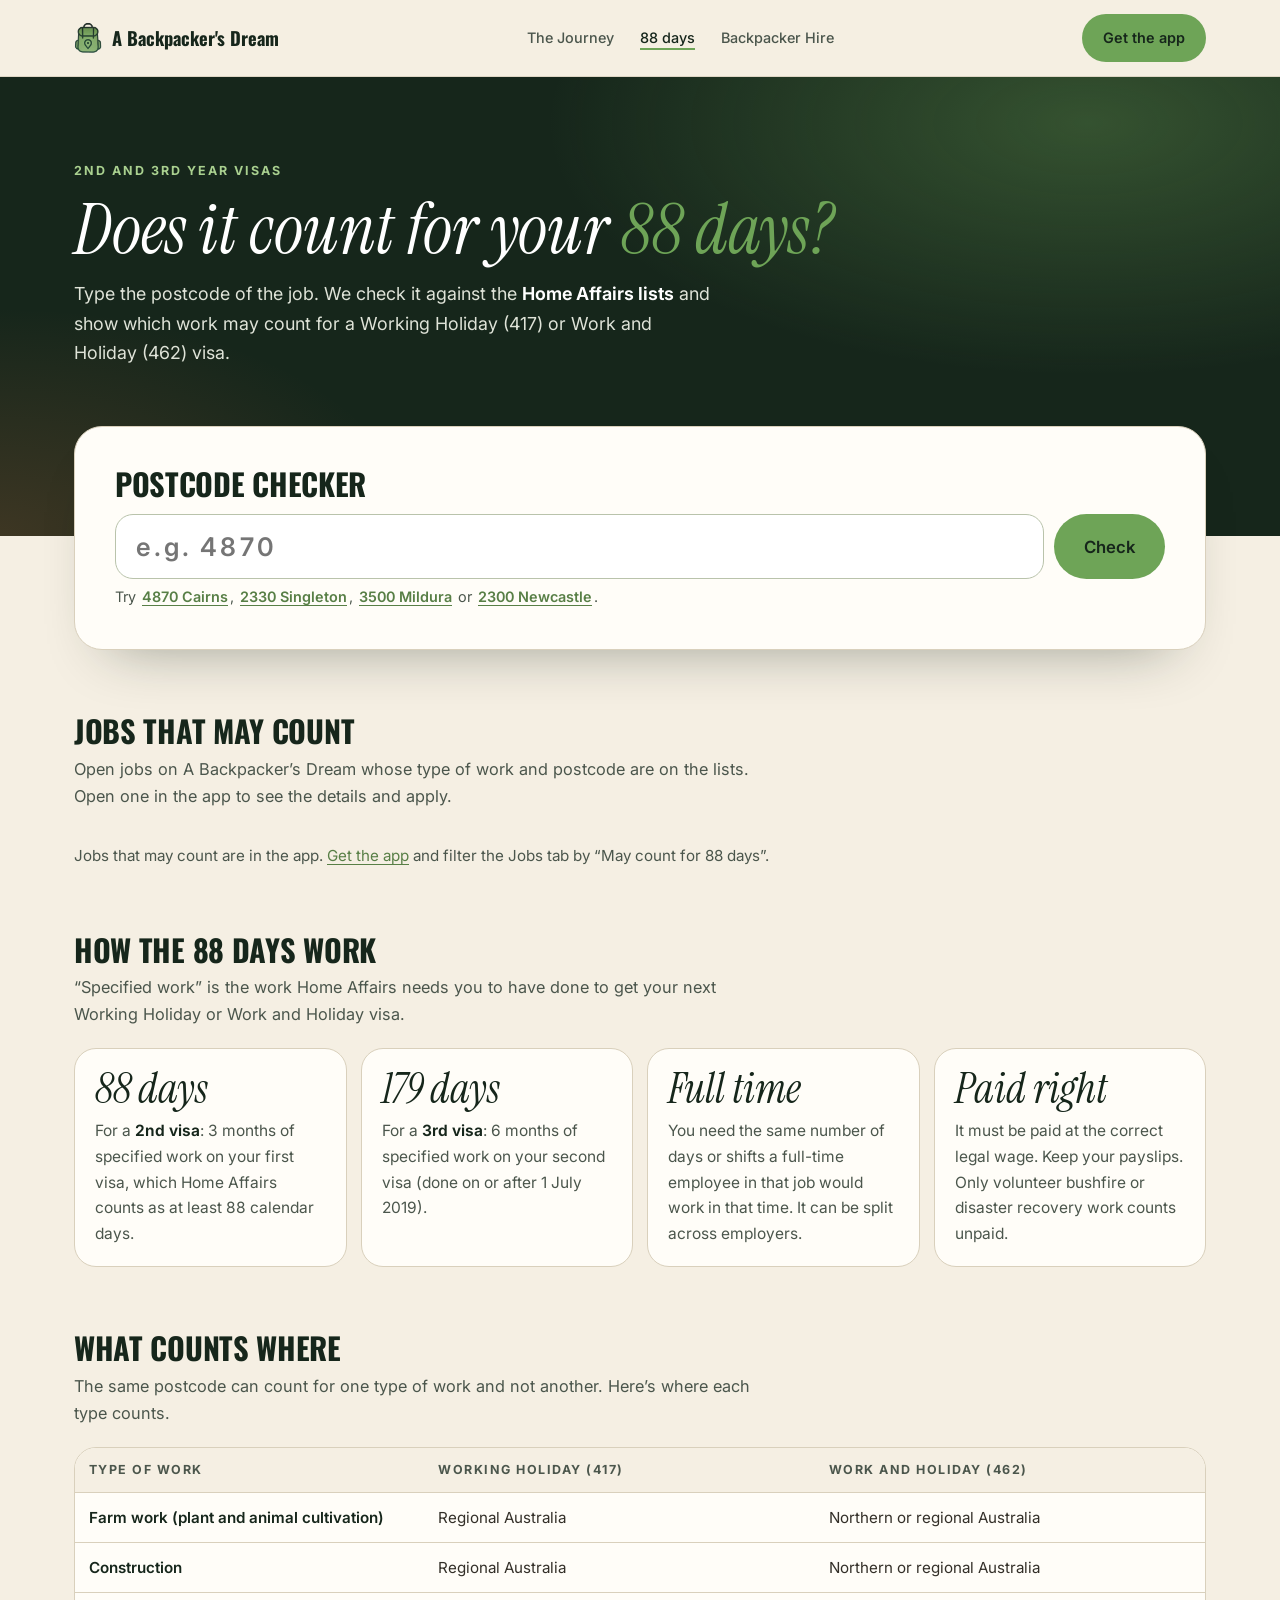
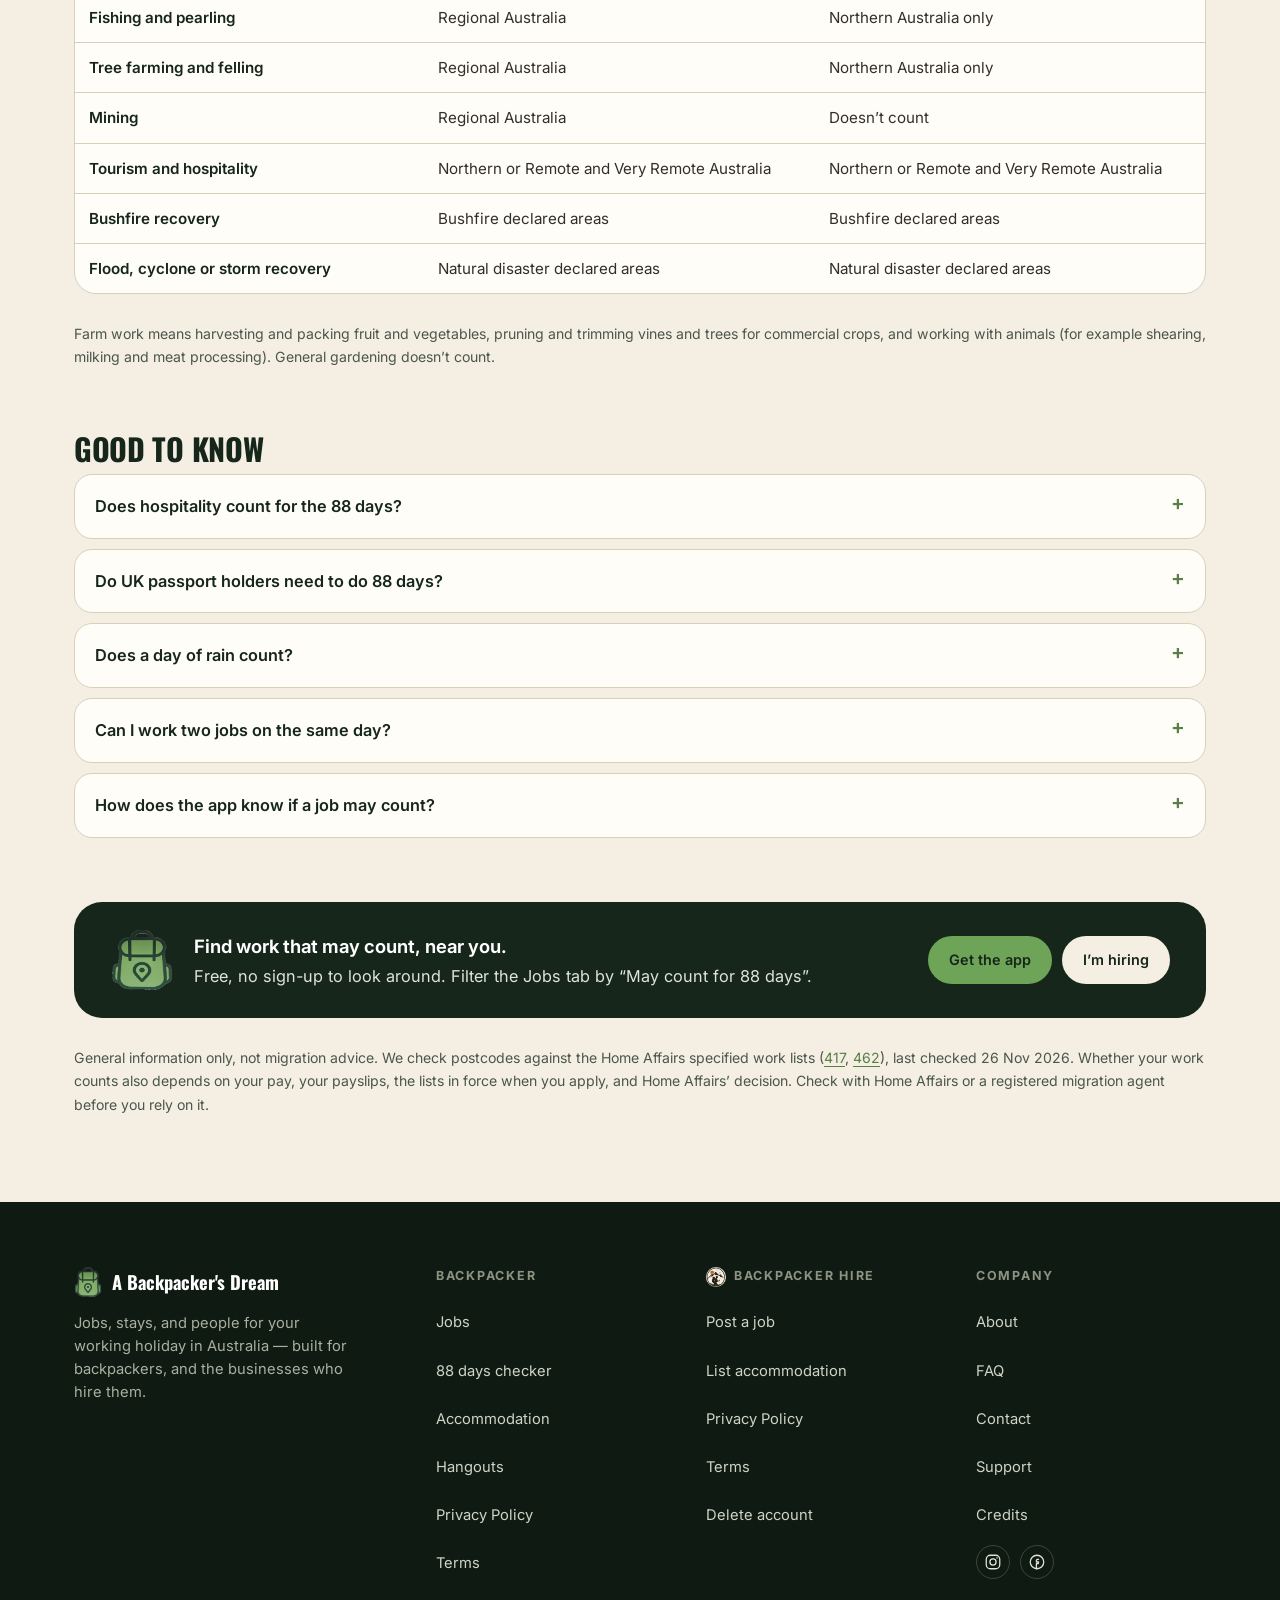
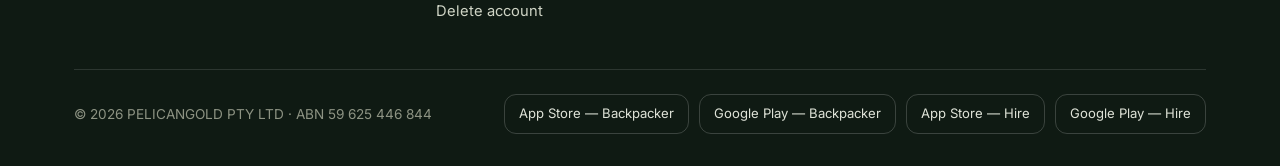
==== 88-days/index.html @ 7c21a308 "New page: 88 days postcode checker and jobs that may count /88-days/: type a postcode and see which " ====
<!doctype html>
<html lang="en-AU">
<head>
<meta charset="utf-8" />
<meta name="viewport" content="width=device-width, initial-scale=1" />
<title>88 days regional work: postcode checker and jobs | A Backpacker’s Dream</title>
<meta name="description" content="Check if a postcode counts for your 88 days or 6 months of specified work for a 2nd or 3rd year Working Holiday (417) or Work and Holiday (462) visa, and find jobs that may count." />
<link rel="canonical" href="https://abackpackersdream.com.au/88-days/" />
<meta property="og:type" content="website" />
<meta property="og:site_name" content="A Backpacker's Dream" />
<meta property="og:title" content="Does it count for your 88 days? Postcode checker and jobs" />
<meta property="og:description" content="Type a postcode and see which work may count for a 2nd or 3rd year 417 or 462 visa, from the Home Affairs lists. Then find jobs that may count." />
<meta property="og:url" content="https://abackpackersdream.com.au/88-days/" />
<meta property="og:image" content="https://abackpackersdream.com.au/og.jpg" />
<meta property="og:image:width" content="1200" />
<meta property="og:image:height" content="630" />
<meta name="twitter:card" content="summary_large_image" />
<meta name="twitter:title" content="Does it count for your 88 days? Postcode checker and jobs" />
<meta name="twitter:description" content="Type a postcode and see which work may count for a 2nd or 3rd year 417 or 462 visa, from the Home Affairs lists." />
<meta name="twitter:image" content="https://abackpackersdream.com.au/og.jpg" />
<link rel="icon" href="/favicon.png" />
<link rel="apple-touch-icon" href="/apple-touch-icon.png" />
<link rel="preconnect" href="https://fonts.googleapis.com" />
<link rel="preconnect" href="https://fonts.gstatic.com" crossorigin />
<link href="https://fonts.googleapis.com/css2?family=Oswald:wght@500;700&family=Inter:wght@400;500;600;700&family=Instrument+Serif:ital@0;1&display=swap" rel="stylesheet" />
<link rel="stylesheet" href="/legal.css?v=3" />
<link rel="preconnect" href="https://api.abackpackersdream.com.au" crossorigin />
<script type="application/ld+json">
{
 "@context": "https://schema.org",
 "@graph": [
  {
   "@type": "WebPage",
   "name": "88 days regional work: postcode checker and jobs",
   "url": "https://abackpackersdream.com.au/88-days/",
   "isPartOf": { "@type": "WebSite", "name": "A Backpacker's Dream", "url": "https://abackpackersdream.com.au/" },
   "about": "Specified work for second and third Working Holiday (subclass 417) and Work and Holiday (subclass 462) visas in Australia"
  },
  {
   "@type": "FAQPage",
   "mainEntity": [
    {
     "@type": "Question",
     "name": "What are the 88 days?",
     "acceptedAnswer": { "@type": "Answer", "text": "To get a second Working Holiday (417) or Work and Holiday (462) visa, you need 3 months of specified work done on your first visa. Home Affairs counts 3 months as at least 88 calendar days, worked like a full-time employee in that job. A third visa needs 6 months (179 calendar days) done on your second visa." }
    },
    {
     "@type": "Question",
     "name": "Which postcodes count for the 88 days?",
     "acceptedAnswer": { "@type": "Answer", "text": "Home Affairs publishes lists of eligible postcodes for regional Australia, Northern Australia, Remote and Very Remote Australia, and bushfire and natural disaster declared areas. Which list applies depends on the type of work and your visa. Type a postcode into the checker on this page to see what may count there." }
    },
    {
     "@type": "Question",
     "name": "Does hospitality count for the 88 days?",
     "acceptedAnswer": { "@type": "Answer", "text": "Tourism and hospitality work counts only in Northern Australia and in Remote and Very Remote Australia, for both 417 and 462 visas. Café or hotel work in a regional city such as Newcastle, Tamworth or Toowoomba does not count." }
    },
    {
     "@type": "Question",
     "name": "Do UK passport holders need to do 88 days?",
     "acceptedAnswer": { "@type": "Answer", "text": "No. Home Affairs says UK passport holders who apply on or after 1 July 2024 don't need to do specified work for a second or third Working Holiday (417) visa." }
    },
    {
     "@type": "Question",
     "name": "Does the work have to be paid?",
     "acceptedAnswer": { "@type": "Answer", "text": "Yes. Specified work must be paid at the correct legal wage under Australian law and awards. Only volunteer bushfire or natural disaster recovery work can count unpaid. Keep your payslips and employment records." }
    }
   ]
  }
 ]
}
</script>
<style>
  /* The 88 days page (owner, 26 Nov 2026). Shares legal.css's nav, footer and colours. */
  .d88{padding:0 0 72px;}
  .d88-hero{position:relative; overflow:hidden; background:#16261b; color:#f5efe3; padding:clamp(44px, 7vw, 84px) 0 clamp(120px, 14vw, 150px);}
  .d88-hero::before{content:""; position:absolute; inset:0; background:radial-gradient(900px 420px at 85% 10%, rgba(110,164,87,0.35), transparent 60%), radial-gradient(700px 380px at 0% 100%, rgba(201,112,63,0.22), transparent 60%);}
  .d88-hero .wrap{position:relative;}
  .d88-hero .kicker{color:#a9d08f;}
  .d88-hero h1{color:#fff; max-width:760px; font-size:clamp(2.6rem, 6vw, 4.4rem);}
  .d88-hero h1 em{color:var(--meadow); font-style:italic;}
  .d88-hero .lede{color:#dfe3d8; max-width:640px; font-size:1.12rem;}
  .d88-hero .lede strong{color:#fff;}

  .checker{position:relative; margin-top:clamp(-110px, -12vw, -90px); background:var(--cream-raised); border:1px solid var(--line); border-radius:28px; padding:clamp(22px, 4vw, 40px); box-shadow:0 30px 60px -36px rgba(22,38,27,0.45);}
  .checker h2, .d88 h2{font-family:var(--font-display); font-weight:700; text-transform:uppercase; letter-spacing:-0.01em; font-size:clamp(1.4rem, 2.6vw, 1.9rem); line-height:1.1; color:var(--ink); margin:0 0 8px; padding:0; border:0;}
  .checker form{display:flex; gap:10px; flex-wrap:wrap; margin:14px 0 6px;}
  .checker input{flex:1 1 200px; min-width:0; font:600 1.6rem/1 var(--font-body); letter-spacing:0.12em; padding:16px 20px; border-radius:18px; border:1.5px solid var(--sage-border); background:#fff; color:var(--ink);}
  .checker input:focus{outline:none; border-color:var(--meadow-deep); box-shadow:0 0 0 4px rgba(110,164,87,0.2);}
  .checker button{flex:0 0 auto; font:600 1.05rem var(--font-body); padding:0 30px; min-height:60px; border:0; border-radius:999px; background:var(--meadow); color:var(--ink); cursor:pointer;}
  .checker button:hover{background:var(--meadow-deep);}
  .hint{font-size:0.9rem; color:var(--ink-soft); margin:6px 0 0;}
  .hint button{all:unset; cursor:pointer; color:var(--meadow-deep); font-weight:600; text-decoration:underline; text-underline-offset:3px; margin:0 2px;}

  .result{margin-top:22px;}
  .result[hidden]{display:none;}
  .result-head{display:flex; flex-wrap:wrap; align-items:baseline; gap:6px 14px; margin-bottom:6px;}
  .result-head .pc{font-family:var(--font-display); font-weight:700; font-size:2rem; color:var(--ink);}
  .result-head .areas{display:flex; flex-wrap:wrap; gap:6px;}
  .area-chip{display:inline-flex; padding:4px 11px; border-radius:999px; background:var(--cream); border:1px solid var(--line); font-size:0.82rem; font-weight:600; color:var(--ink);}
  .summary{font-size:1.05rem; color:var(--ink); margin:8px 0 14px;}
  .summary.yes{color:#134e37;}
  .work-table{width:100%; border-collapse:separate; border-spacing:0; border:1px solid var(--line); border-radius:18px; overflow:hidden; font-size:0.97rem;}
  .work-table th, .work-table td{padding:12px 14px; text-align:left; border-bottom:1px solid var(--line);}
  .work-table tr:last-child td{border-bottom:0;}
  .work-table thead th{background:var(--cream); font-size:0.78rem; letter-spacing:0.12em; text-transform:uppercase; color:var(--ink-soft);}
  .work-table td.v{width:92px; text-align:center;}
  .work-table th.v{text-align:center;}
  .yes-pill{white-space:nowrap; display:inline-flex; align-items:center; gap:4px; padding:3px 10px; border-radius:999px; background:#bfe8d4; color:#134e37; font-weight:700; font-size:0.85rem;}
  .no-dash{color:#a29a8c;}
  .work-table tr.counts td:first-child{font-weight:600; color:var(--ink);}

  .d88-section{margin-top:64px;}
  .section-lede{color:var(--ink-soft); max-width:680px; margin:0 0 20px;}
  .jobs-grid{display:grid; grid-template-columns:repeat(auto-fill, minmax(260px, 1fr)); gap:14px;}
  .job-card{display:flex; flex-direction:column; gap:6px; padding:18px 18px 16px; border-radius:22px; background:#fff; border:1px solid var(--line); color:var(--ink); text-decoration:none; transition:border-color 160ms ease, transform 160ms cubic-bezier(.23,1,.32,1);}
  .job-card:hover{border-color:var(--sage-border); transform:translateY(-2px); color:var(--ink);}
  .job-card .t{font-family:var(--font-body); font-weight:700; font-size:1.08rem; line-height:1.25;}
  .job-card .m{font-size:0.92rem; color:var(--ink-soft);}
  .job-card .row{display:flex; justify-content:space-between; align-items:center; gap:8px; margin-top:auto; padding-top:8px;}
  .job-card .pay{font-weight:700;}
  .job-card .badge{display:inline-flex; align-self:flex-start; padding:4px 10px; border-radius:999px; background:#bfe8d4; color:#134e37; font-weight:700; font-size:0.8rem;}
  .job-card .open{font-size:0.88rem; font-weight:600; color:var(--meadow-deep);}
  .jobs-note{font-size:0.95rem; color:var(--ink-soft); margin:14px 0 0;}
  .skeleton{height:150px; border-radius:22px; background:linear-gradient(90deg, #efe8da 0%, #f8f3ea 50%, #efe8da 100%); background-size:200% 100%; animation:shimmer 1.4s ease-in-out infinite;}
  @keyframes shimmer{to{background-position:-200% 0;}}

  .facts{display:grid; grid-template-columns:repeat(auto-fit, minmax(220px, 1fr)); gap:14px;}
  .fact{background:var(--cream-raised); border:1px solid var(--line); border-radius:22px; padding:20px;}
  .fact .big{font-family:var(--font-serif); font-style:italic; font-size:2.6rem; line-height:1; color:var(--ink); margin:0 0 8px;}
  .fact p{margin:0; font-size:0.97rem;}
  .rules{width:100%; border-collapse:separate; border-spacing:0; background:var(--cream-raised); border:1px solid var(--line); border-radius:22px; overflow:hidden; font-size:0.95rem;}
  .rules th, .rules td{padding:12px 14px; text-align:left; vertical-align:top; border-bottom:1px solid var(--line);}
  .rules tr:last-child td{border-bottom:0;}
  .rules thead th{background:var(--cream); font-size:0.78rem; letter-spacing:0.12em; text-transform:uppercase; color:var(--ink-soft);}
  .rules td:first-child{font-weight:600; color:var(--ink);}
  .table-scroll{overflow-x:auto; -webkit-overflow-scrolling:touch;}

  .faq-list{display:grid; gap:10px;}
  .faq-list details{background:var(--cream-raised); border:1px solid var(--line); border-radius:18px; padding:0 20px;}
  .faq-list summary{cursor:pointer; list-style:none; padding:18px 0; font-weight:600; color:var(--ink); display:flex; justify-content:space-between; gap:12px;}
  .faq-list summary::-webkit-details-marker{display:none;}
  .faq-list summary::after{content:"+"; font-size:1.3rem; line-height:1; color:var(--meadow-deep);}
  .faq-list details[open] summary::after{content:"–";}
  .faq-list details p{margin:0 0 18px;}

  .cta-band{margin-top:64px; display:grid; grid-template-columns:auto 1fr auto; gap:20px; align-items:center; background:var(--ink); color:#dfe3d8; border-radius:28px; padding:26px clamp(20px, 4vw, 36px);}
  .cta-band img{width:64px; height:64px; border-radius:16px;}
  .cta-band p{margin:0; color:#dfe3d8;}
  .cta-band strong{color:#fff; font-size:1.15rem; display:block; margin-bottom:2px;}
  .cta-band .btns{display:flex; gap:10px; flex-wrap:wrap;}
  .btn-cream{background:var(--cream); color:var(--ink);}
  .btn-cream:hover{background:#fff; color:var(--ink);}
  .disclaimer{margin-top:28px; font-size:0.88rem; color:var(--ink-soft);}
  @media (max-width:700px){ .cta-band{grid-template-columns:1fr; text-align:left;} .cta-band img{display:none;} .work-table td.v{width:64px;} .work-table th, .work-table td{padding:10px;} }
  @media (prefers-reduced-motion: reduce){ .skeleton{animation:none;} .job-card{transition:none;} }
</style>
</head>
<body>
<header class="site-nav">
  <div class="nav-row">
    <a class="brand" href="/"><img class="logo-mark" src="/img/logo.png" alt="A Backpacker's Dream logo" />A Backpacker's Dream</a>
    <nav class="links" aria-label="Main">
      <a href="/#path">The Journey</a>
      <a href="/88-days/" aria-current="page">88 days</a>
      <a href="/hire.html">Backpacker Hire</a>
    </nav>
    <div class="nav-cta">
      <a class="btn btn-primary" href="/download/?utm_source=88days&amp;utm_medium=nav">Get the app</a>
    </div>
  </div>
</header>

<main class="d88">
  <section class="d88-hero">
    <div class="wrap">
      <p class="kicker">2nd and 3rd year visas</p>
      <h1>Does it count for your <em>88 days?</em></h1>
      <p class="lede">Type the postcode of the job. We check it against the <strong>Home Affairs lists</strong> and show which work may count for a Working Holiday (417) or Work and Holiday (462) visa.</p>
    </div>
  </section>

  <div class="wrap">
    <section class="checker" aria-labelledby="check-title">
      <h2 id="check-title">Postcode checker</h2>
      <form id="check-form" autocomplete="off">
        <label class="sr" for="pc" style="position:absolute;left:-9999px">Postcode</label>
        <input id="pc" name="pc" inputmode="numeric" maxlength="4" placeholder="e.g. 4870" aria-describedby="pc-hint" required />
        <button type="submit">Check</button>
      </form>
      <p class="hint" id="pc-hint">Try <button type="button" data-pc="4870">4870 Cairns</button>, <button type="button" data-pc="2330">2330 Singleton</button>, <button type="button" data-pc="3500">3500 Mildura</button> or <button type="button" data-pc="2300">2300 Newcastle</button>.</p>
      <div class="result" id="result" hidden aria-live="polite"></div>
    </section>

    <section class="d88-section" aria-labelledby="jobs-title">
      <h2 id="jobs-title">Jobs that may count</h2>
      <p class="section-lede">Open jobs on A Backpacker’s Dream whose type of work and postcode are on the lists. Open one in the app to see the details and apply.</p>
      <div class="jobs-grid" id="jobs"><div class="skeleton"></div><div class="skeleton"></div><div class="skeleton"></div></div>
      <p class="jobs-note" id="jobs-note"></p>
    </section>

    <section class="d88-section" aria-labelledby="how-title">
      <h2 id="how-title">How the 88 days work</h2>
      <p class="section-lede">“Specified work” is the work Home Affairs needs you to have done to get your next Working Holiday or Work and Holiday visa.</p>
      <div class="facts">
        <div class="fact"><p class="big">88 days</p><p>For a <strong>2nd visa</strong>: 3 months of specified work on your first visa, which Home Affairs counts as at least 88 calendar days.</p></div>
        <div class="fact"><p class="big">179 days</p><p>For a <strong>3rd visa</strong>: 6 months of specified work on your second visa (done on or after 1 July 2019).</p></div>
        <div class="fact"><p class="big">Full time</p><p>You need the same number of days or shifts a full-time employee in that job would work in that time. It can be split across employers.</p></div>
        <div class="fact"><p class="big">Paid right</p><p>It must be paid at the correct legal wage. Keep your payslips. Only volunteer bushfire or disaster recovery work counts unpaid.</p></div>
      </div>
    </section>

    <section class="d88-section" aria-labelledby="rules-title">
      <h2 id="rules-title">What counts where</h2>
      <p class="section-lede">The same postcode can count for one type of work and not another. Here’s where each type counts.</p>
      <div class="table-scroll">
        <table class="rules">
          <thead><tr><th scope="col">Type of work</th><th scope="col">Working Holiday (417)</th><th scope="col">Work and Holiday (462)</th></tr></thead>
          <tbody>
            <tr><td>Farm work (plant and animal cultivation)</td><td>Regional Australia</td><td>Northern or regional Australia</td></tr>
            <tr><td>Construction</td><td>Regional Australia</td><td>Northern or regional Australia</td></tr>
            <tr><td>Fishing and pearling</td><td>Regional Australia</td><td>Northern Australia only</td></tr>
            <tr><td>Tree farming and felling</td><td>Regional Australia</td><td>Northern Australia only</td></tr>
            <tr><td>Mining</td><td>Regional Australia</td><td>Doesn’t count</td></tr>
            <tr><td>Tourism and hospitality</td><td>Northern or Remote and Very Remote Australia</td><td>Northern or Remote and Very Remote Australia</td></tr>
            <tr><td>Bushfire recovery</td><td>Bushfire declared areas</td><td>Bushfire declared areas</td></tr>
            <tr><td>Flood, cyclone or storm recovery</td><td>Natural disaster declared areas</td><td>Natural disaster declared areas</td></tr>
          </tbody>
        </table>
      </div>
      <p class="disclaimer">Farm work means harvesting and packing fruit and vegetables, pruning and trimming vines and trees for commercial crops, and working with animals (for example shearing, milking and meat processing). General gardening doesn’t count.</p>
    </section>

    <section class="d88-section" aria-labelledby="faq-title">
      <h2 id="faq-title">Good to know</h2>
      <div class="faq-list">
        <details><summary>Does hospitality count for the 88 days?</summary><p>Only in Northern Australia and in Remote and Very Remote Australia, for both visas. Café, bar or hotel work in a regional city like Newcastle, Tamworth or Toowoomba doesn’t count. Airlie Beach, Cairns and Darwin do.</p></details>
        <details><summary>Do UK passport holders need to do 88 days?</summary><p>No. Home Affairs says UK passport holders who apply on or after 1 July 2024 don’t need specified work for a second or third Working Holiday (417) visa.</p></details>
        <details><summary>Does a day of rain count?</summary><p>Only if you were paid for it. Paid public holidays and paid sick days count; unpaid days off for bad weather don’t. Start early so a wet season doesn’t leave you short.</p></details>
        <details><summary>Can I work two jobs on the same day?</summary><p>A calendar day only counts once, even if you work two shifts or for two employers that day.</p></details>
        <details><summary>How does the app know if a job may count?</summary><p>The business picks the type of work when it posts the job, and we check that against the job’s postcode and the Home Affairs lists. Jobs that may count show “✓ May count for 88 days”, and you can filter the Jobs tab to show only them.</p></details>
      </div>
    </section>

    <section class="cta-band" aria-label="Get the app">
      <img src="/img/logo.png" alt="" />
      <p><strong>Find work that may count, near you.</strong>Free, no sign-up to look around. Filter the Jobs tab by “May count for 88 days”.</p>
      <div class="btns">
        <a class="btn btn-primary" href="/download/?utm_source=88days&amp;utm_medium=cta">Get the app</a>
        <a class="btn btn-cream" href="/hire.html">I’m hiring</a>
      </div>
    </section>

    <p class="disclaimer" id="disclaimer">General information only, not migration advice. We check postcodes against the Home Affairs specified work lists (<a href="https://immi.homeaffairs.gov.au/visas/getting-a-visa/visa-listing/work-holiday-417/specified-work" target="_blank" rel="noopener">417</a>, <a href="https://immi.homeaffairs.gov.au/visas/getting-a-visa/visa-listing/work-holiday-462/specified-462-work" target="_blank" rel="noopener">462</a>), last checked <span id="checked-date">26 Nov 2026</span>. Whether your work counts also depends on your pay, your payslips, the lists in force when you apply, and Home Affairs’ decision. Check with Home Affairs or a registered migration agent before you rely on it.</p>
  </div>
</main>

<footer id="footer">
  <div class="wrap">
    <div class="footer-top">
      <div class="footer-brand">
        <a class="brand" href="/"><img class="logo-mark" src="/img/logo.png" alt="A Backpacker's Dream logo" />A Backpacker's Dream</a>
        <p>Jobs, stays, and people for your working holiday in Australia — built for backpackers, and the businesses who hire them.</p>
      </div>
      <div class="footer-col">
        <h4>Backpacker</h4>
        <ul>
          <li><a href="/#path">Jobs</a></li>
          <li><a href="/88-days/">88 days checker</a></li>
          <li><a href="/#path">Accommodation</a></li>
          <li><a href="/#path">Hangouts</a></li>
          <li><a href="/privacy-policy/">Privacy Policy</a></li>
          <li><a href="/terms/">Terms</a></li>
          <li><a href="https://abackpackersdream.com.au/delete-your-a-backpacker-account/">Delete account</a></li>
        </ul>
      </div>
      <div class="footer-col">
        <h4><img class="hire-icon" src="/img/backpacker-hire-icon.png" alt="Backpacker Hire logo" />Backpacker Hire</h4>
        <ul>
          <li><a href="/#hire">Post a job</a></li>
          <li><a href="/#hire">List accommodation</a></li>
          <li><a href="/privacy-policy/">Privacy Policy</a></li>
          <li><a href="/terms/">Terms</a></li>
          <li><a href="https://abackpackersdream.com.au/delete-your-backpacker-hire-account/">Delete account</a></li>
        </ul>
      </div>
      <div class="footer-col">
        <h4>Company</h4>
        <ul>
          <li><a href="/#about">About</a></li>
          <li><a href="/#faq">FAQ</a></li>
          <li><a href="mailto:admin@abackpackersdream.com.au">Contact</a></li>
          <li><a href="/support/">Support</a></li><li><a href="/credits/">Credits</a></li>
          <li class="social-links"><a class="social-icon" href="https://www.instagram.com/a_backpackers__dream_app/" target="_blank" rel="noopener" aria-label="Instagram"><svg viewBox="0 0 24 24" width="18" height="18" fill="none" stroke="currentColor" stroke-width="1.7"><rect x="3" y="3" width="18" height="18" rx="5.5"/><circle cx="12" cy="12" r="4.1"/><circle cx="17.3" cy="6.7" r="1" fill="currentColor" stroke="none"/></svg></a><a class="social-icon" href="https://www.facebook.com/profile.php?id=61582481173979" target="_blank" rel="noopener" aria-label="Facebook"><svg viewBox="0 0 24 24" width="18" height="18" fill="none" stroke="currentColor" stroke-width="1.7"><circle cx="12" cy="12" r="9"/><path d="M14.1 8.4h-1.4c-.85 0-1.5.7-1.5 1.55V12h2.9l-.4 2.1h-2.5V21" stroke-linecap="round" stroke-linejoin="round"/></svg></a></li>
        </ul>
      </div>
    </div>
    <div class="footer-bottom">
      <p>© 2026 PELICANGOLD PTY LTD · ABN 59 625 446 844</p>
      <div class="store-badges">
        <a class="store-pill" href="https://apps.apple.com/app/id6752948846" target="_blank" rel="noopener">App Store — Backpacker</a>
        <a class="store-pill" href="https://play.google.com/store/apps/details?id=com.abackpacker.user" target="_blank" rel="noopener">Google Play — Backpacker</a>
        <a class="store-pill" href="https://apps.apple.com/app/id6752952428" target="_blank" rel="noopener">App Store — Hire</a>
        <a class="store-pill" href="https://play.google.com/store/apps/details?id=com.backpacker.hire" target="_blank" rel="noopener">Google Play — Hire</a>
      </div>
    </div>
  </div>
</footer>
<button type="button" class="to-top" aria-label="Back to top"><svg width="20" height="20" viewBox="0 0 24 24" fill="none" stroke="currentColor" stroke-width="2.2" stroke-linecap="round" stroke-linejoin="round" aria-hidden="true"><path d="M12 19V5M5 12l7-7 7 7"/></svg></button>
<script>
(function(){
  // Back-to-top button: shows after scrolling down, scrolls to the top on click.
  var btn = document.querySelector('.to-top');
  if (!btn) return;
  var reduce = window.matchMedia && window.matchMedia('(prefers-reduced-motion: reduce)').matches;
  function update(){ btn.classList.toggle('show', window.scrollY > Math.min(600, window.innerHeight * 0.8)); }
  window.addEventListener('scroll', update, { passive: true });
  btn.addEventListener('click', function(){ window.scrollTo({ top: 0, behavior: reduce ? 'auto' : 'smooth' }); });
  update();
})();
</script>
<script src="/88-days/lists.js?v=20261126"></script>
<script>
(function () {
  // The checker works in the browser from lists.js (the server's lists); nothing is sent anywhere.
  var L = window.REGIONAL_LISTS;
  if (!L) return;
  var AREA_WORDS = { remote: "Remote and Very Remote Australia", northern: "Northern Australia", regional: "Regional Australia", bushfire: "Bushfire declared area", disaster: "Natural disaster declared area" };
  var SHORT = { plant_animal: "farm", construction: "construction", fishing: "fishing", tree_farming: "tree farming", mining: "mining", tourism_hospitality: "hospitality", bushfire_recovery: "bushfire recovery", disaster_recovery: "disaster recovery" };
  var MONTHS = ["Jan", "Feb", "Mar", "Apr", "May", "Jun", "Jul", "Aug", "Sep", "Oct", "Nov", "Dec"];
  function day(iso) { var p = String(iso || "").split("-").map(Number); return p.length === 3 ? p[2] + " " + MONTHS[p[1] - 1] + " " + p[0] : iso; }
  document.getElementById("checked-date").textContent = day(L.checked);

  function stateOf(pc) {
    var n = Number(pc);
    if (!/^\d{4}$/.test(pc)) return null;
    if (n === 2899) return "NI";
    if ((n >= 200 && n <= 299) || (n >= 2600 && n <= 2618) || (n >= 2900 && n <= 2920)) return "ACT";
    if (n >= 800 && n <= 999) return "NT";
    if (n >= 1000 && n <= 2999) return "NSW";
    if ((n >= 3000 && n <= 3999) || (n >= 8000 && n <= 8999)) return "VIC";
    if ((n >= 4000 && n <= 4999) || (n >= 9000 && n <= 9999)) return "QLD";
    if (n >= 5000 && n <= 5999) return "SA";
    if (n >= 6000 && n <= 6999) return "WA";
    if (n >= 7000 && n <= 7999) return "TAS";
    return null;
  }
  var STATE_NAMES = { NSW: "NSW", VIC: "VIC", QLD: "QLD", SA: "SA", WA: "WA", TAS: "TAS", NT: "NT", ACT: "ACT", NI: "Norfolk Island" };

  function parse(table) {
    var area = { all: {}, ranges: [] };
    Object.keys(table).forEach(function (state) {
      var text = String(table[state]).trim();
      if (/^all /i.test(text)) { area.all[state] = true; return; }
      text.split(/[,;]/).forEach(function (part) {
        var m = part.trim().match(/^(\d{4})(?:\s*to\s*(\d{4}))?$/);
        if (m) area.ranges.push([Number(m[1]), Number(m[2] || m[1])]);
      });
    });
    return area;
  }
  var AREAS = {};
  Object.keys(L.tables).forEach(function (k) { AREAS[k] = parse(L.tables[k]); });
  function inArea(pc, name) {
    var st = stateOf(pc), n = Number(pc);
    function check(a) { return !!a && (a.all[st] || a.ranges.some(function (r) { return n >= r[0] && n <= r[1]; })); }
    return check(AREAS[name]) || (name === "remote" && check(AREAS.remote2));
  }

  function esc(s) { return String(s).replace(/[&<>"]/g, function (c) { return { "&": "&amp;", "<": "&lt;", ">": "&gt;", '"': "&quot;" }[c]; }); }
  function list(words) { return words.length < 2 ? words.join("") : words.slice(0, -1).join(", ") + " and " + words[words.length - 1]; }

  var result = document.getElementById("result");
  function show(pc) {
    pc = String(pc || "").replace(/\D/g, "").slice(0, 4);
    if (pc.length === 3) pc = "0" + pc; // NT postcodes are often typed without the 0
    var st = stateOf(pc);
    result.hidden = false;
    if (!st) { result.innerHTML = '<p class="summary">Type a 4-digit Australian postcode.</p>'; return; }
    var areas = ["remote", "northern", "regional", "bushfire", "disaster"].filter(function (a) { return inArea(pc, a); });
    var rows = "", c417 = [], c462 = [];
    Object.keys(L.work).forEach(function (cat) {
      if (cat === "other") return;
      var a = L.rules["417"][cat].some(function (x) { return inArea(pc, x); });
      var b = L.rules["462"][cat].some(function (x) { return inArea(pc, x); });
      if (a) c417.push(SHORT[cat]);
      if (b) c462.push(SHORT[cat]);
      var tick = '<span class="yes-pill">✓ Yes</span>', dash = '<span class="no-dash" aria-label="No">—</span>';
      rows += '<tr class="' + (a || b ? "counts" : "") + '"><td>' + esc(L.work[cat]) + '</td><td class="v">' + (a ? tick : dash) + '</td><td class="v">' + (b ? tick : dash) + "</td></tr>";
    });
    function regular(list_) { return list_.filter(function (w) { return w.indexOf("recovery") < 0; }); }
    var r417 = regular(c417), r462 = regular(c462);
    var rec = c417.filter(function (w) { return w.indexOf("recovery") >= 0; });
    function cap(t) { return t.charAt(0).toUpperCase() + t.slice(1); }
    var recText = rec.length ? cap(list(rec.map(function (w) { return w.replace(" recovery", ""); }))) + " recovery work may count too." : "";
    var summary;
    if (!c417.length && !c462.length) {
      summary = '<p class="summary">Postcode ' + pc + " isn’t on any of the lists, so work here doesn’t count towards a 2nd or 3rd year visa.</p>";
    } else if (!r417.length && !r462.length) {
      summary = '<p class="summary">Farm, hospitality and other regular work here doesn’t count. Only ' + esc(list(rec.map(function (w) { return w.replace(" recovery", ""); }))) + " recovery work may count.</p>";
    } else {
      var parts = [];
      if (r417.length) parts.push(cap(esc(list(r417))) + " work may count here for a 417");
      if (r462.length) parts.push((r417.length ? "" : "") + (r417.length ? esc(list(r462)) + " work for a 462" : cap(esc(list(r462))) + " work may count here for a 462"));
      summary = '<p class="summary yes">✓ ' + parts.join("; ") + "." + (r462.length ? "" : " Regular work here doesn’t count for a 462.") +
        (recText ? " " + esc(recText) : "") + "</p>";
    }
    result.innerHTML =
      '<div class="result-head"><span class="pc">' + pc + '</span><span class="area-chip">' + esc(STATE_NAMES[st]) + '</span><span class="areas">' +
      areas.map(function (a) { return '<span class="area-chip">' + esc(AREA_WORDS[a]) + "</span>"; }).join("") + "</span></div>" + summary +
      '<div class="table-scroll"><table class="work-table"><thead><tr><th scope="col">Type of work</th><th scope="col" class="v">417</th><th scope="col" class="v">462</th></tr></thead><tbody>' + rows + "</tbody></table></div>";
    try { history.replaceState(null, "", "?postcode=" + pc); } catch (e) {}
  }

  var input = document.getElementById("pc");
  document.getElementById("check-form").addEventListener("submit", function (e) { e.preventDefault(); show(input.value); });
  input.addEventListener("input", function () { if (/^\d{4}$/.test(input.value)) show(input.value); });
  Array.prototype.forEach.call(document.querySelectorAll("[data-pc]"), function (b) {
    b.addEventListener("click", function () { input.value = b.getAttribute("data-pc"); show(input.value); });
  });
  var start = new URLSearchParams(location.search).get("postcode");
  if (start) { input.value = start; show(start); }

  // Live jobs that may count (Web GET /api/site/regional-jobs).
  var jobsEl = document.getElementById("jobs"), note = document.getElementById("jobs-note");
  function noJobs(text) {
    jobsEl.innerHTML = "";
    note.innerHTML = text + ' <a href="/download/?utm_source=88days&amp;utm_medium=jobs">Get the app</a> and filter the Jobs tab by “May count for 88 days”.';
  }
  fetch("https://api.abackpackersdream.com.au/api/site/regional-jobs", { mode: "cors" })
    .then(function (r) { if (!r.ok) throw new Error(r.status); return r.json(); })
    .then(function (data) {
      var jobs = (data && data.jobs) || [];
      if (!jobs.length) return noJobs("New jobs that may count show here as businesses post them.");
      jobsEl.innerHTML = jobs.map(function (j) {
        var visas = [j.v417 ? "417" : "", j.v462 ? "462" : ""].filter(Boolean).join(" and ");
        var place = [j.business, [j.town, j.postcode].filter(Boolean).join(" ")].filter(Boolean).join(" · ");
        return '<a class="job-card" href="/download/?utm_source=88days&amp;utm_medium=job">' +
          '<span class="badge">✓ May count for 88 days</span>' +
          '<span class="t">' + esc(j.name) + "</span>" +
          '<span class="m">' + esc(place) + "</span>" +
          '<span class="m">For ' + esc(visas) + " visas</span>" +
          '<span class="row"><span class="pay">' + esc(j.pay) + '</span><span class="open">Open in the app ›</span></span></a>';
      }).join("");
      note.textContent = data.total > jobs.length ? "Showing the newest " + jobs.length + " of " + data.total + ". See them all in the app." : "";
    })
    .catch(function () { noJobs("Jobs that may count are in the app."); });
})();
</script>
</body>
</html>
---- legal.css ----
/* Shared layout for the privacy policy and terms pages.
   Uses the same type, colour and footer as the marketing site. */
:root{
  --ink:#16261b;
  --ink-soft:#4b564c;
  --cream:#f5efe3;
  --cream-raised:#fffdf8;
  --meadow:#6ea457;
  --meadow-deep:#587f46;
  --charcoal:#332f28;
  --terracotta:#c9703f;
  --sage-border:#b9c3ab;
  --line:#d9d0bc;
  --maxw:1180px;
  --font-display:'Oswald', sans-serif;
  --font-body:'Inter', sans-serif;
  --font-serif:'Instrument Serif', serif;
}
*{box-sizing:border-box;}
html{scroll-behavior:smooth;}
body{margin:0; background:var(--cream); color:var(--charcoal); font-family:var(--font-body); font-size:1.02rem; line-height:1.65; -webkit-font-smoothing:antialiased;}
img{max-width:100%; display:block;}
a{color:var(--meadow-deep); text-decoration-thickness:1px; text-underline-offset:3px;}
a:hover{color:var(--ink);}
.wrap{max-width:var(--maxw); margin:0 auto; padding:0 24px;}

header.site-nav{position:sticky; top:0; z-index:60; background:color-mix(in srgb, var(--cream) 97%, transparent); backdrop-filter:blur(16px) saturate(160%); border-bottom:1px solid color-mix(in srgb, var(--line) 80%, transparent);}
.nav-row{display:flex; align-items:center; justify-content:space-between; gap:16px; padding:14px 24px; max-width:var(--maxw); margin:0 auto;}
.brand{display:flex; align-items:center; gap:10px; font-family:var(--font-display); font-weight:700; font-size:1.15rem; color:var(--ink); text-decoration:none; white-space:nowrap;}
.brand .logo-mark{height:32px; width:auto; display:block; flex-shrink:0;}
nav.links{display:flex; gap:26px; font-size:0.9rem; font-weight:500;}
nav.links a{color:var(--ink-soft); text-decoration:none;}
nav.links a:hover{color:var(--ink);}
nav.links a[aria-current="page"]{color:var(--ink); box-shadow:inset 0 -2px 0 var(--meadow);}
.nav-cta{display:flex; gap:10px; flex-shrink:0;}
.btn{display:inline-flex; align-items:center; justify-content:center; gap:8px; padding:11px 20px; border-radius:999px; font-weight:600; font-size:0.9rem; text-decoration:none; border:1px solid transparent; white-space:nowrap;}
.btn-primary{background:var(--meadow); color:var(--ink);}
.btn-primary:hover{background:var(--meadow-deep); color:var(--ink);}
@media (max-width:860px){ nav.links{display:none;} }
@media (max-width:600px){
  .nav-row{padding:12px 16px;}
  .brand{font-size:1rem;}
  .nav-cta .btn{padding:9px 14px; font-size:0.82rem;}
}

.legal{padding:48px 0 88px;}
.legal-card{max-width:780px; margin:0 auto; background:var(--cream-raised); border:1px solid var(--line); border-radius:28px; padding:clamp(28px, 5vw, 56px); box-shadow:0 24px 50px -32px rgba(22,38,27,0.35);}
.kicker{font-size:0.78rem; font-weight:700; letter-spacing:0.16em; text-transform:uppercase; color:var(--meadow-deep); margin:0 0 12px;}
h1{font-family:var(--font-serif); font-style:italic; font-weight:400; font-size:clamp(2.4rem, 5vw, 3.5rem); line-height:1.05; letter-spacing:0; margin:0 0 12px; color:var(--ink);}
.updated{margin:0 0 22px; font-size:0.92rem; font-weight:600; color:var(--ink-soft);}
.lede{font-size:1.08rem; color:var(--ink); margin:0 0 18px;}
h2{font-family:var(--font-display); font-weight:700; text-transform:uppercase; letter-spacing:-0.01em; font-size:1.35rem; line-height:1.15; margin:2.2rem 0 0.7rem; padding-top:1.4rem; border-top:1px solid var(--line); color:var(--ink); scroll-margin-top:88px;}
h3{font-family:var(--font-body); font-size:1.05rem; font-weight:700; margin:1.3rem 0 0.4rem; color:var(--ink); scroll-margin-top:88px;}
p{margin:0 0 0.9rem; color:var(--ink-soft);}
ul, ol{margin:0 0 1rem; padding-left:1.25rem; color:var(--ink-soft);}
li{margin:0.35rem 0;}
li strong, p strong{color:var(--ink); font-weight:650;}
.toc{background:var(--cream); border:1px solid var(--line); border-radius:18px; padding:18px 20px 8px; margin:22px 0 8px;}
.toc p{margin:0 0 8px; font-size:0.78rem; font-weight:700; letter-spacing:0.14em; text-transform:uppercase; color:var(--ink);}
.toc ol{margin:0; padding-left:1.2rem; columns:1;}
.toc a{text-decoration:none;}
.toc a:hover{text-decoration:underline;}
@media (min-width:640px){ .toc ol{columns:2; column-gap:28px;} .toc li{break-inside:avoid;} }
.note{background:var(--cream); border-left:4px solid var(--terracotta); border-radius:0 16px 16px 0; padding:14px 16px; margin:0 0 16px;}
.note p:last-child{margin-bottom:0;}
.part-switch{display:flex; flex-wrap:wrap; gap:8px; margin:0 0 8px;}
.part-switch a{display:inline-flex; align-items:center; padding:8px 14px; border-radius:999px; border:1px solid var(--sage-border); background:var(--cream); color:var(--ink); text-decoration:none; font-weight:600; font-size:0.88rem;}
.part-switch a:hover, .part-switch a[aria-current="true"]{background:var(--ink); color:var(--cream); border-color:var(--ink);}
.clause{scroll-margin-top:88px;}

footer{background:#0f1a13; color:#dfe3d8; padding:64px 0 32px; position:relative; overflow:hidden;}
footer a{color:#cfd4c5; text-decoration:none;}
footer a:hover{color:#fff;}
.footer-top{display:grid; grid-template-columns:1.4fr 1fr 1fr 1fr; gap:40px; padding-bottom:40px; border-bottom:1px solid rgba(255,255,255,0.12);}
.footer-brand .brand{color:#fff;}
.footer-brand p{color:#aab09f; font-size:0.92rem; line-height:1.55; margin:14px 0 0; max-width:280px;}
.footer-col h4{font-family:var(--font-body); font-size:0.78rem; letter-spacing:0.14em; text-transform:uppercase; color:#8d9383; margin:0 0 16px; display:flex; align-items:center; gap:8px;}
.footer-col h4 .hire-icon{width:20px; height:20px; border-radius:50%; object-fit:cover; flex-shrink:0;}
.footer-col ul{list-style:none; margin:0; padding:0; display:grid; gap:10px;}
.footer-col a{font-size:0.92rem;}
.social-links{display:flex; gap:10px; margin-top:2px;}
.social-icon{display:flex; align-items:center; justify-content:center; width:34px; height:34px; border-radius:50%; border:1px solid rgba(255,255,255,0.18); color:#dfe3d8;}
.social-icon:hover{border-color:rgba(255,255,255,0.4); background:rgba(255,255,255,0.08); color:#fff;}
.footer-bottom{display:flex; justify-content:space-between; align-items:center; padding-top:24px; flex-wrap:wrap; gap:12px;}
.footer-bottom p{color:#8d9383; font-size:0.85rem; margin:0;}
.store-badges{display:flex; gap:10px; flex-wrap:wrap;}
.store-pill{display:flex; align-items:center; gap:8px; border:1px solid rgba(255,255,255,0.18); border-radius:12px; padding:8px 14px; font-size:0.82rem; color:#dfe3d8;}
.store-pill:hover{color:#fff;}
@media (max-width:860px){ .footer-top{grid-template-columns:1fr 1fr;} }
@media (max-width:560px){ .footer-top{grid-template-columns:1fr;} .legal{padding-top:28px;} }
@media (prefers-reduced-motion: reduce){ html{scroll-behavior:auto;} }

/* Support and account-deletion pages */
.app-chip{display:inline-flex; align-items:center; gap:10px; margin:0 0 18px; padding:6px 16px 6px 6px; border-radius:999px; background:var(--cream); border:1px solid var(--line); font-weight:600; font-size:0.95rem; color:var(--ink);}
.app-chip img{width:34px; height:34px; border-radius:50%; object-fit:cover;}
.action-btn{display:inline-flex; align-items:center; gap:10px; margin:6px 0 4px; padding:14px 24px; border-radius:999px; background:var(--terracotta); color:#fff; font-weight:600; text-decoration:none; transition:background 160ms ease;}
.action-btn:hover{background:#a85a2e; color:#fff;}
.back-link{display:inline-flex; align-items:center; gap:8px; margin-top:2.4rem; padding:12px 20px; border-radius:999px; border:1px solid var(--sage-border); color:var(--ink); font-weight:600; text-decoration:none;}
.back-link:hover{background:var(--cream); color:var(--ink);}
.help-grid{display:grid; grid-template-columns:repeat(auto-fit, minmax(230px, 1fr)); gap:12px; margin:6px 0 0;}
.help-card{display:grid; grid-template-columns:auto 1fr; align-items:center; column-gap:12px; padding:14px 16px; border:1px solid var(--line); border-radius:18px; background:var(--cream); color:var(--ink); font-weight:600; text-decoration:none; transition:border-color 160ms ease, background 160ms ease;}
.help-card img{grid-row:span 2; width:38px; height:38px; border-radius:50%; object-fit:cover;}
.help-card .help-sub{font-size:0.85rem; font-weight:500; color:var(--ink-soft);}
.help-card:hover{border-color:var(--sage-border); background:var(--cream-raised); color:var(--ink);}

/* back to top */
.to-top{position:fixed; z-index:70; right:max(20px, env(safe-area-inset-right, 0px)); bottom:max(20px, env(safe-area-inset-bottom, 0px)); width:48px; height:48px; border-radius:50%; display:flex; align-items:center; justify-content:center; padding:0; cursor:pointer; background:var(--ink); color:var(--cream); border:1px solid rgba(245,239,227,0.25); box-shadow:0 12px 28px -10px rgba(0,0,0,0.45); opacity:0; visibility:hidden; transform:translateY(12px); transition:opacity 220ms ease, transform 260ms cubic-bezier(.23,1,.32,1), visibility 0s linear 260ms;}
.to-top.show{opacity:1; visibility:visible; transform:none; transition:opacity 220ms ease, transform 260ms cubic-bezier(.23,1,.32,1), visibility 0s;}
@media (prefers-reduced-motion: reduce){ .to-top, .action-btn, .help-card{transition:none;} }

/* Hide Netlify's free-tier "Powered by Netlify" badge */
#nl-badge-frame { display: none !important; }
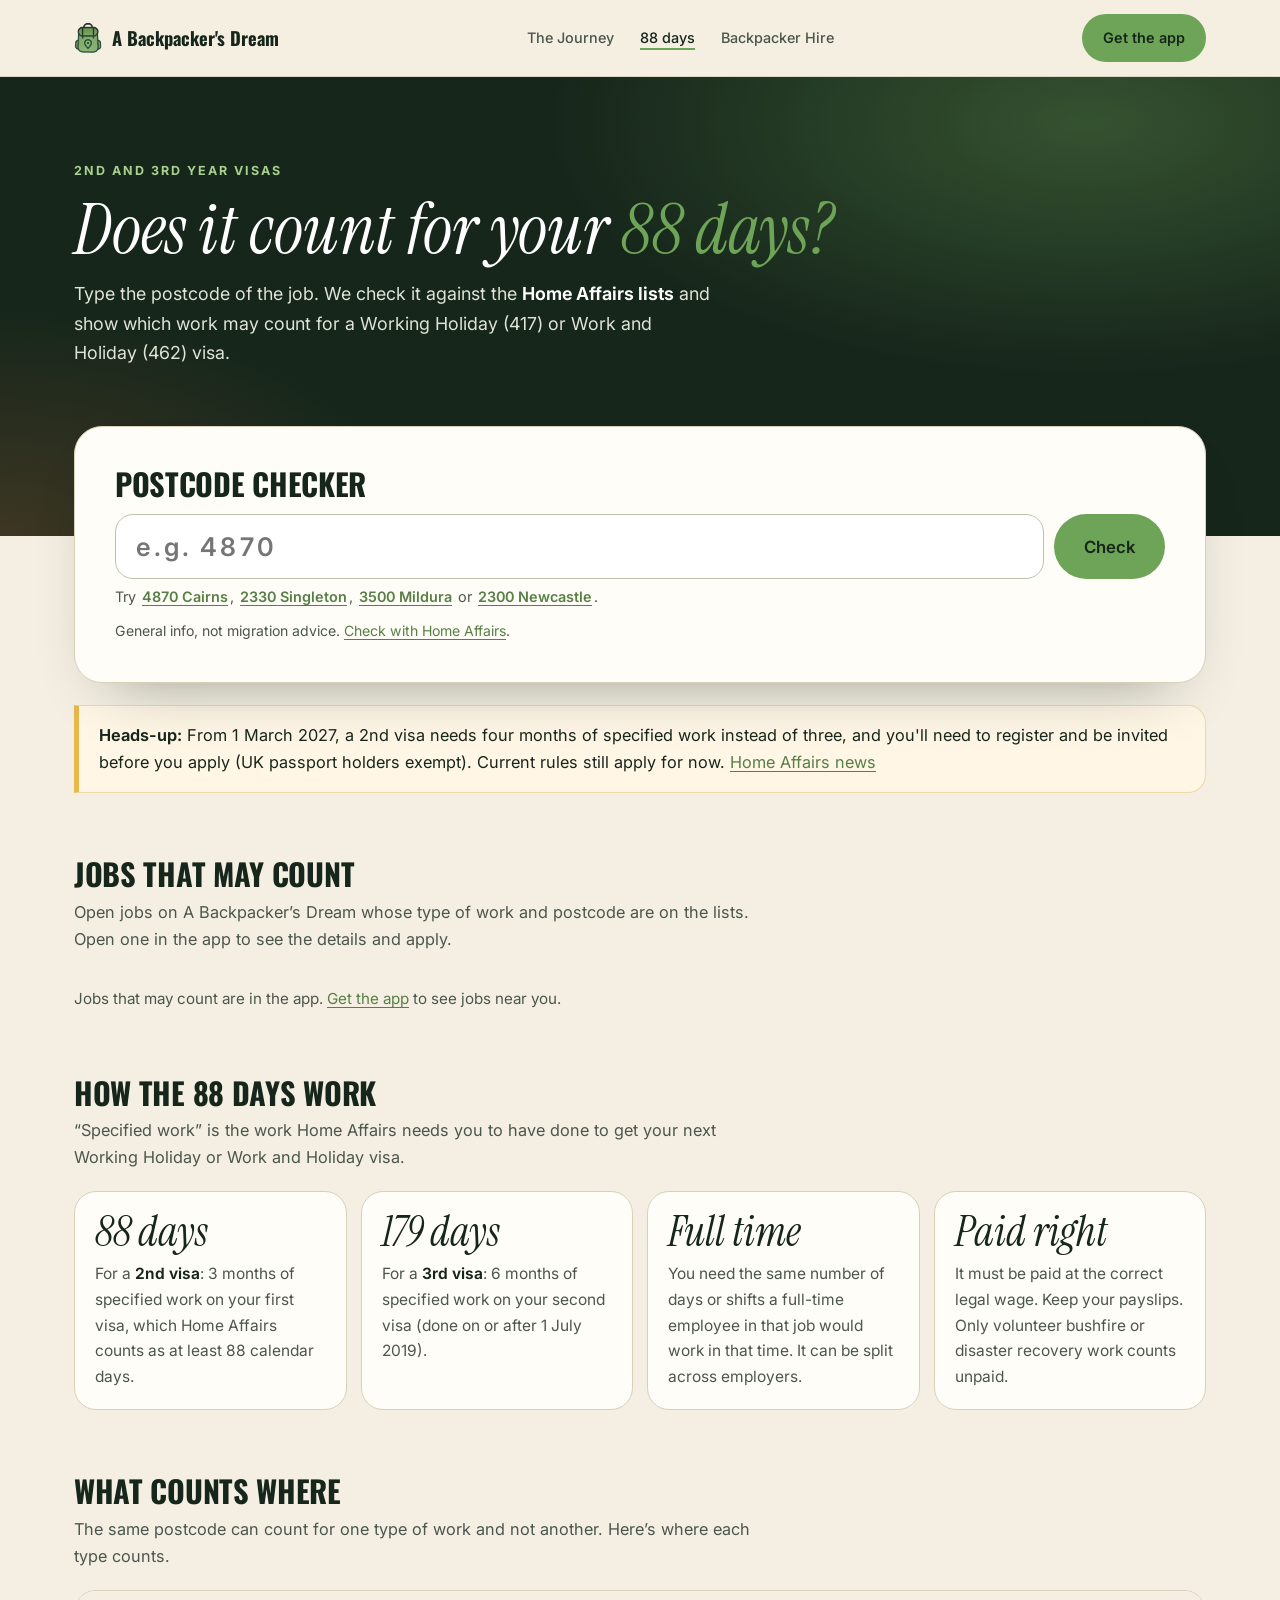
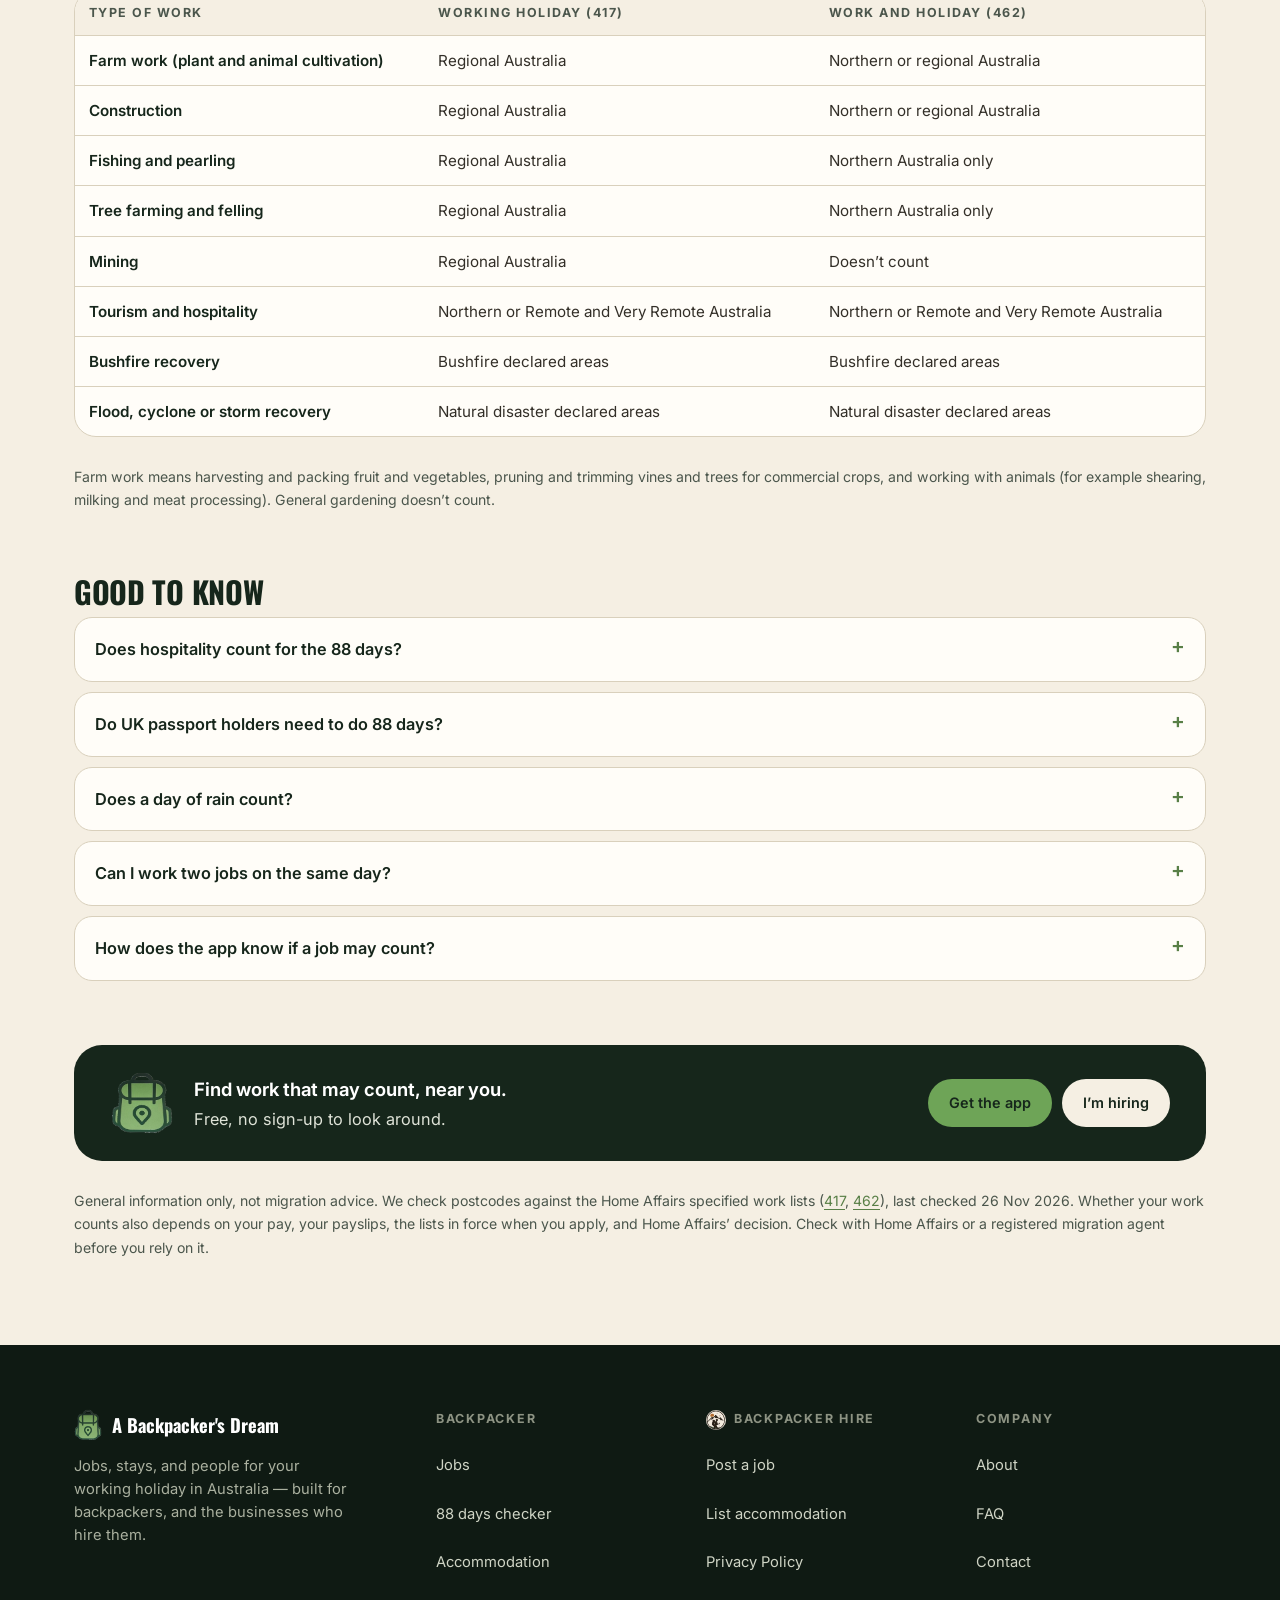
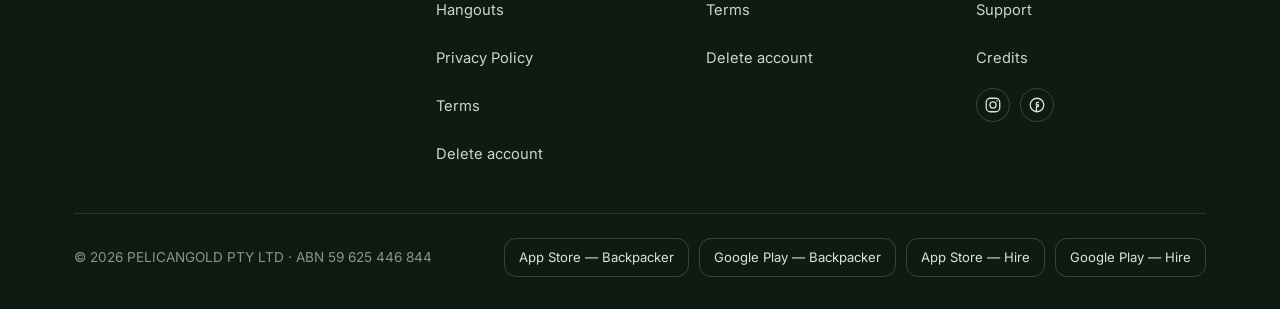
==== commit 5b159dd2: "88 days page: 'not migration advice' line, rain FAQ wording, 1 March 2027 heads-up Owner, 27 Nov 202" ====
--- a/88-days/index.html
+++ b/88-days/index.html
@@ -110,6 +110,10 @@
   .work-table tr.counts td:first-child{font-weight:600; color:var(--ink);}
 
   .d88-section{margin-top:64px;}
+  .advice{margin-top:10px; font-size:0.88rem;}
+  .heads-up{margin-top:22px; background:#fff6e6; border:1px solid #f0d9a8; border-left:5px solid var(--sun, #e8b84b); border-radius:0 18px 18px 0; padding:16px 20px;}
+  .heads-up p{margin:0; color:var(--ink);}
+  .heads-up strong{color:var(--ink);}
   .section-lede{color:var(--ink-soft); max-width:680px; margin:0 0 20px;}
   .jobs-grid{display:grid; grid-template-columns:repeat(auto-fill, minmax(260px, 1fr)); gap:14px;}
   .job-card{display:flex; flex-direction:column; gap:6px; padding:18px 18px 16px; border-radius:22px; background:#fff; border:1px solid var(--line); color:var(--ink); text-decoration:none; transition:border-color 160ms ease, transform 160ms cubic-bezier(.23,1,.32,1);}
@@ -188,8 +192,13 @@
         <button type="submit">Check</button>
       </form>
       <p class="hint" id="pc-hint">Try <button type="button" data-pc="4870">4870 Cairns</button>, <button type="button" data-pc="2330">2330 Singleton</button>, <button type="button" data-pc="3500">3500 Mildura</button> or <button type="button" data-pc="2300">2300 Newcastle</button>.</p>
+      <p class="hint advice">General info, not migration advice. <a href="https://immi.homeaffairs.gov.au" target="_blank" rel="noopener">Check with Home Affairs</a>.</p>
       <div class="result" id="result" hidden aria-live="polite"></div>
     </section>
+
+    <aside class="heads-up" aria-label="Rule change coming">
+      <p><strong>Heads-up:</strong> From 1 March 2027, a 2nd visa needs four months of specified work instead of three, and you'll need to register and be invited before you apply (UK passport holders exempt). Current rules still apply for now. <a href="https://immi.homeaffairs.gov.au/what-we-do/whm-program/latest-news" target="_blank" rel="noopener">Home Affairs news</a></p>
+    </aside>
 
     <section class="d88-section" aria-labelledby="jobs-title">
       <h2 id="jobs-title">Jobs that may count</h2>
@@ -235,15 +244,15 @@
       <div class="faq-list">
         <details><summary>Does hospitality count for the 88 days?</summary><p>Only in Northern Australia and in Remote and Very Remote Australia, for both visas. Café, bar or hotel work in a regional city like Newcastle, Tamworth or Toowoomba doesn’t count. Airlie Beach, Cairns and Darwin do.</p></details>
         <details><summary>Do UK passport holders need to do 88 days?</summary><p>No. Home Affairs says UK passport holders who apply on or after 1 July 2024 don’t need specified work for a second or third Working Holiday (417) visa.</p></details>
-        <details><summary>Does a day of rain count?</summary><p>Only if you were paid for it. Paid public holidays and paid sick days count; unpaid days off for bad weather don’t. Start early so a wet season doesn’t leave you short.</p></details>
+        <details><summary>Does a day of rain count?</summary><p>Unpaid days off don't count, and that includes days lost to bad weather. Paid public holidays and paid sick days can count. Start early so a wet season doesn’t leave you short.</p></details>
         <details><summary>Can I work two jobs on the same day?</summary><p>A calendar day only counts once, even if you work two shifts or for two employers that day.</p></details>
-        <details><summary>How does the app know if a job may count?</summary><p>The business picks the type of work when it posts the job, and we check that against the job’s postcode and the Home Affairs lists. Jobs that may count show “✓ May count for 88 days”, and you can filter the Jobs tab to show only them.</p></details>
+        <details><summary>How does the app know if a job may count?</summary><p>The business picks the type of work when it posts the job, and we check that against the job’s postcode and the Home Affairs lists. From the next app update, jobs that may count show “✓ May count for 88 days”, and you can filter the Jobs tab to show only them.</p></details>
       </div>
     </section>
 
     <section class="cta-band" aria-label="Get the app">
       <img src="/img/logo.png" alt="" />
-      <p><strong>Find work that may count, near you.</strong>Free, no sign-up to look around. Filter the Jobs tab by “May count for 88 days”.</p>
+      <p><strong>Find work that may count, near you.</strong>Free, no sign-up to look around.</p>
       <div class="btns">
         <a class="btn btn-primary" href="/download/?utm_source=88days&amp;utm_medium=cta">Get the app</a>
         <a class="btn btn-cream" href="/hire.html">I’m hiring</a>
@@ -424,7 +433,7 @@
   var jobsEl = document.getElementById("jobs"), note = document.getElementById("jobs-note");
   function noJobs(text) {
     jobsEl.innerHTML = "";
-    note.innerHTML = text + ' <a href="/download/?utm_source=88days&amp;utm_medium=jobs">Get the app</a> and filter the Jobs tab by “May count for 88 days”.';
+    note.innerHTML = text + ' <a href="/download/?utm_source=88days&amp;utm_medium=jobs">Get the app</a> to see jobs near you.';
   }
   fetch("https://api.abackpackersdream.com.au/api/site/regional-jobs", { mode: "cors" })
     .then(function (r) { if (!r.ok) throw new Error(r.status); return r.json(); })
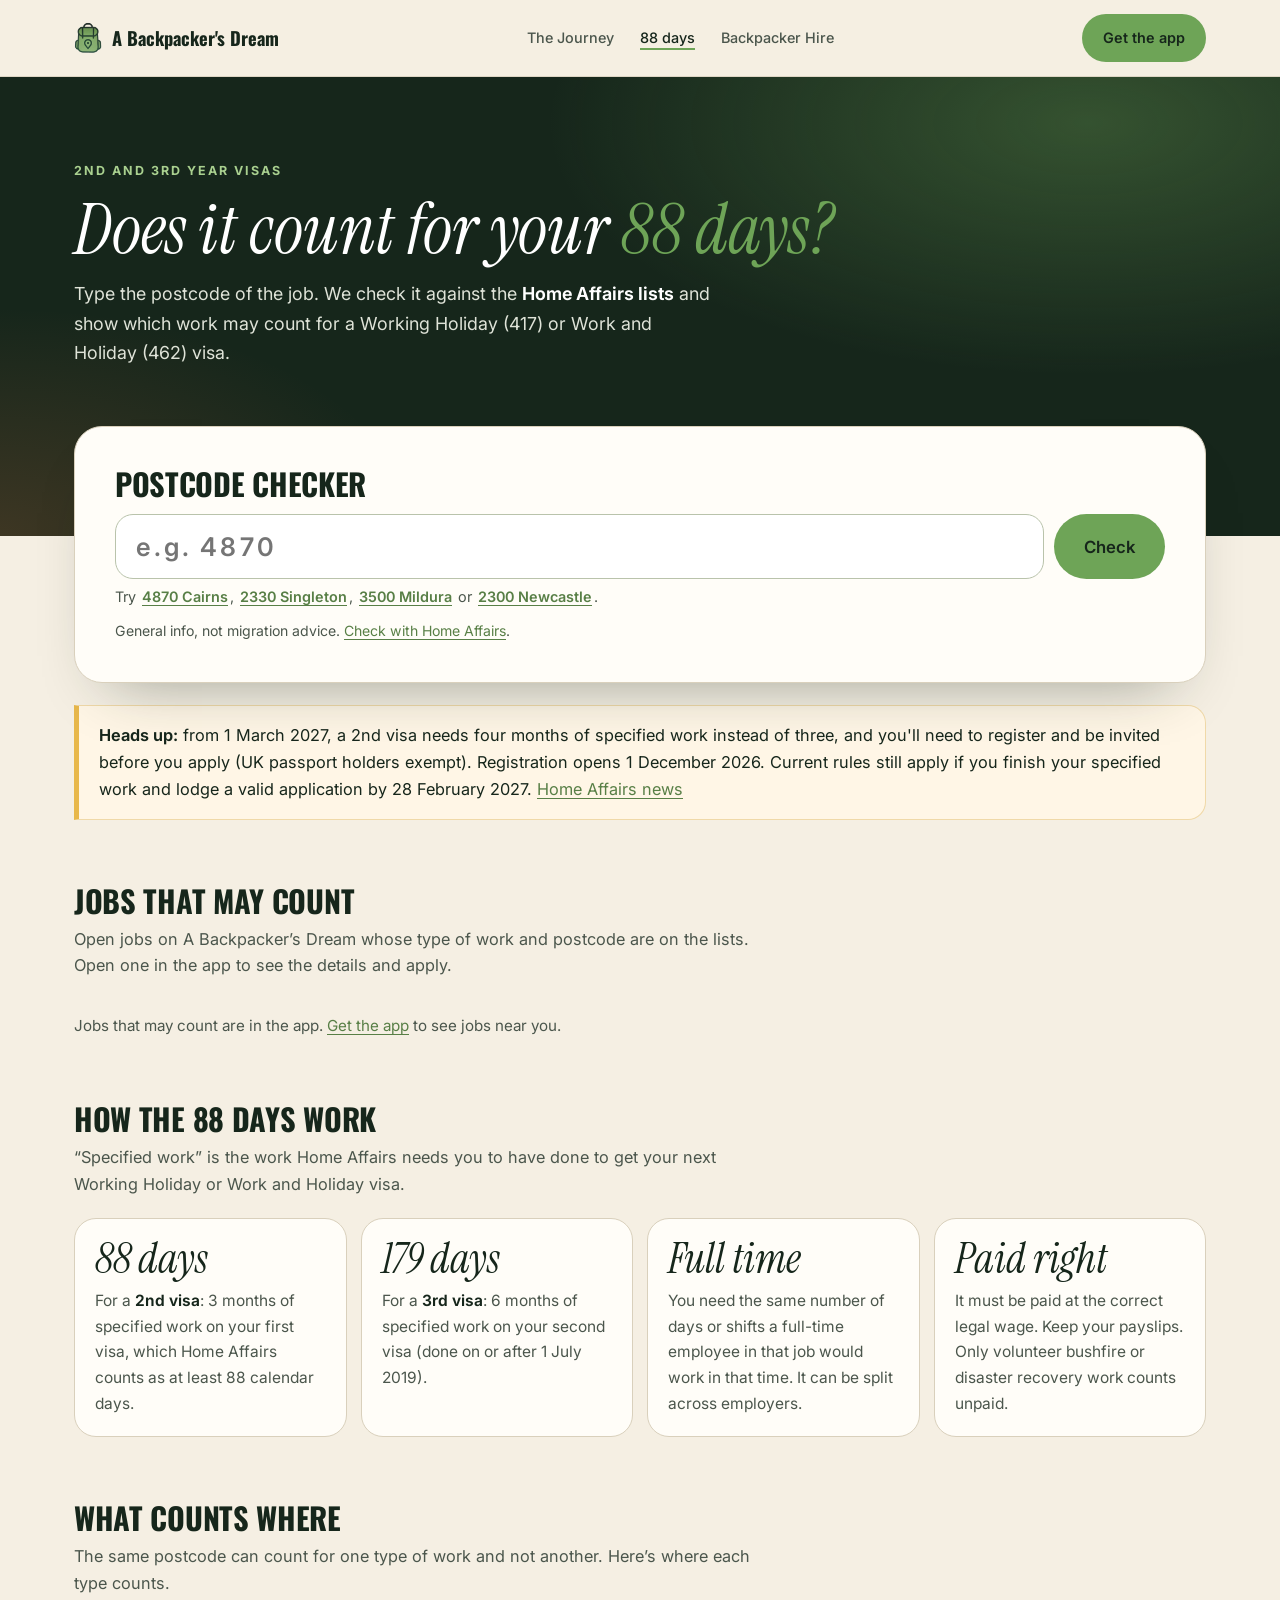
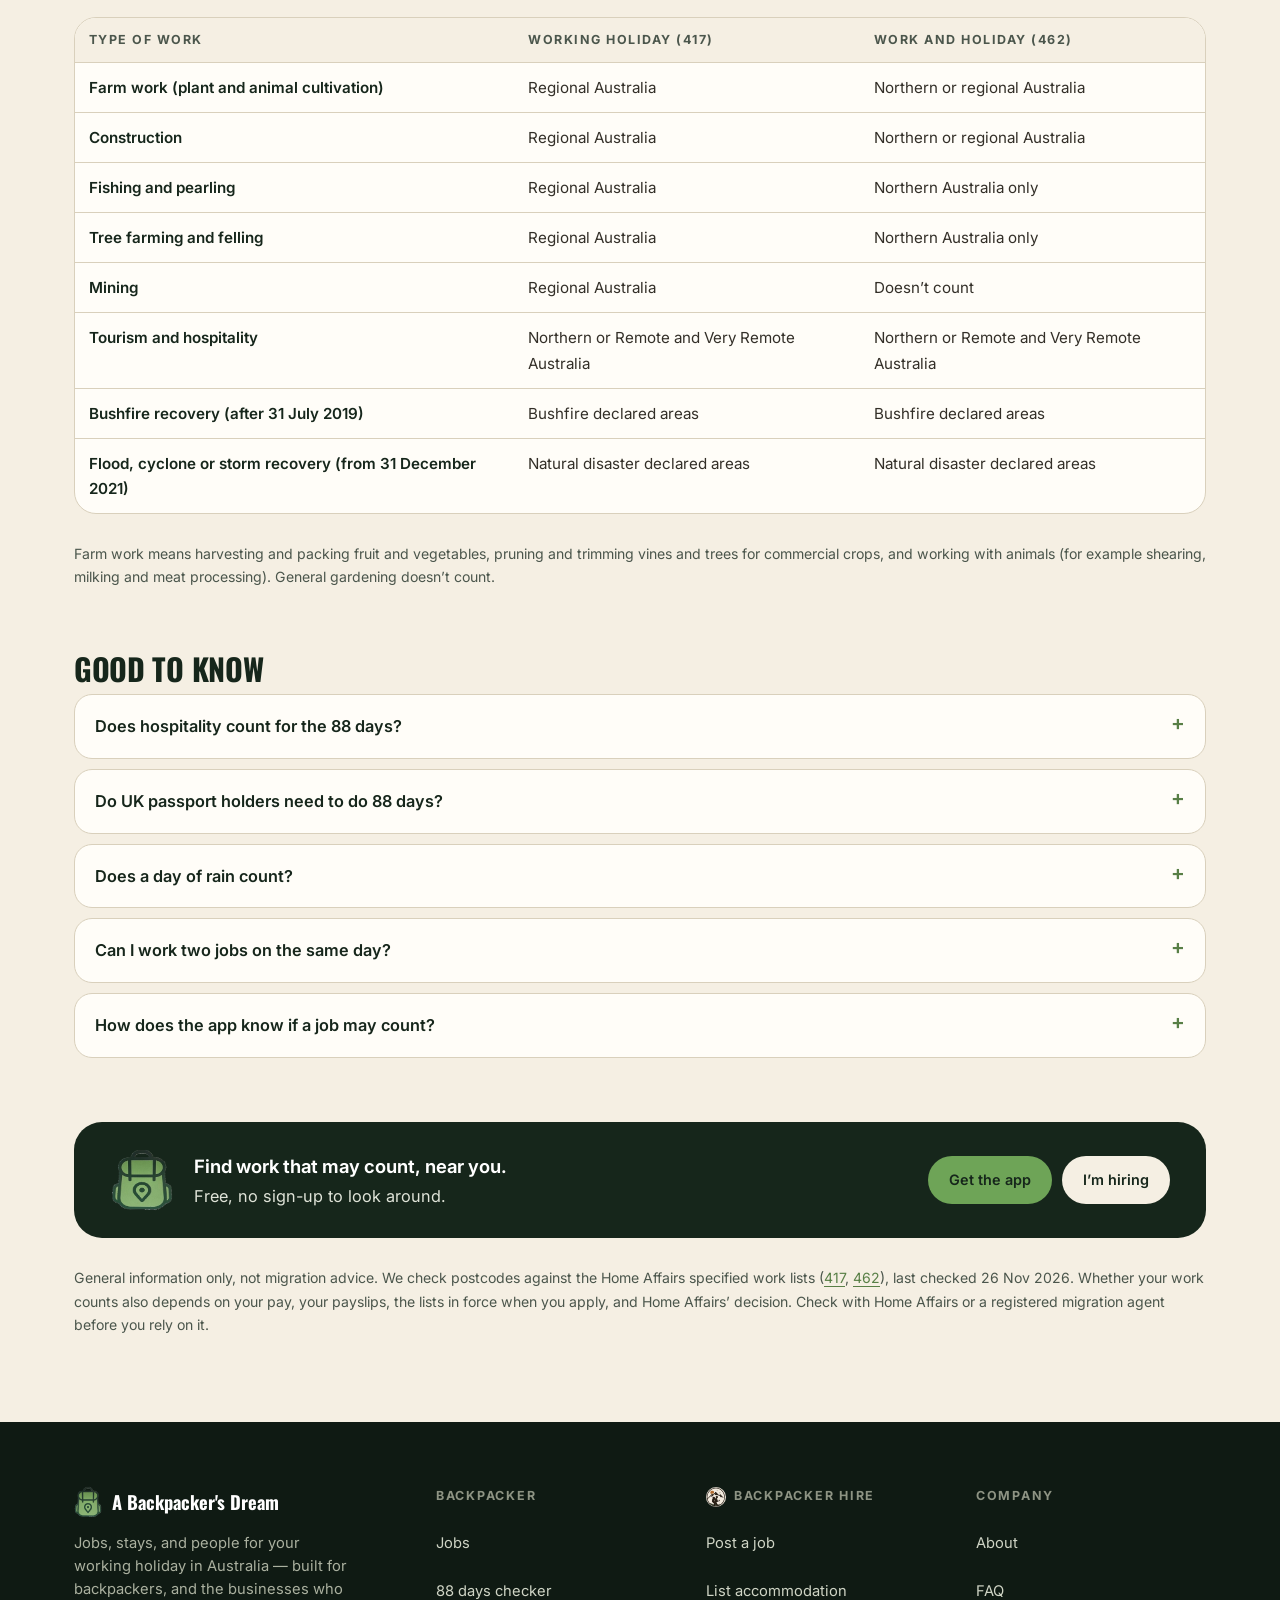
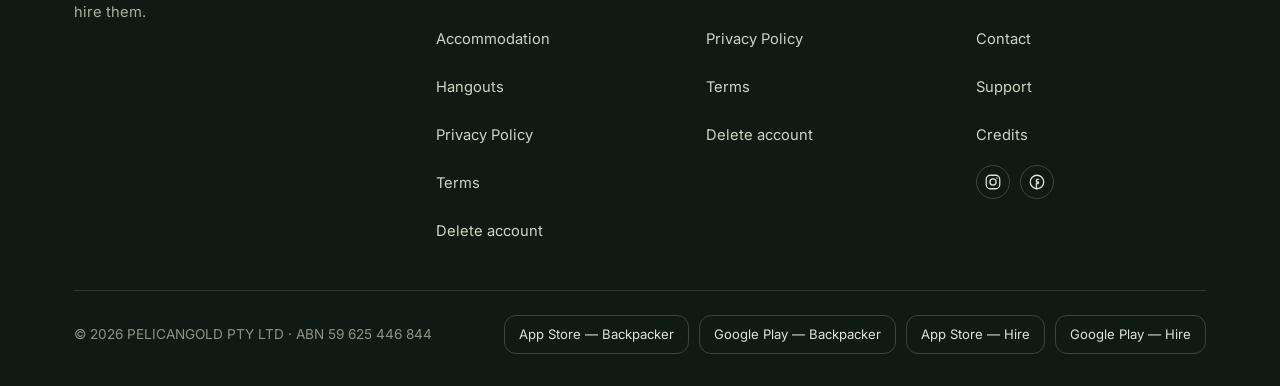
==== commit 65fc5a7d: "88 days page: dated recovery wording, new 2027 heads-up; homepage 88 days banner (Owen) Co-Authored-" ====
--- a/88-days/index.html
+++ b/88-days/index.html
@@ -197,7 +197,7 @@
     </section>
 
     <aside class="heads-up" aria-label="Rule change coming">
-      <p><strong>Heads-up:</strong> From 1 March 2027, a 2nd visa needs four months of specified work instead of three, and you'll need to register and be invited before you apply (UK passport holders exempt). Current rules still apply for now. <a href="https://immi.homeaffairs.gov.au/what-we-do/whm-program/latest-news" target="_blank" rel="noopener">Home Affairs news</a></p>
+      <p><strong>Heads up:</strong> from 1 March 2027, a 2nd visa needs four months of specified work instead of three, and you'll need to register and be invited before you apply (UK passport holders exempt). Registration opens 1 December 2026. Current rules still apply if you finish your specified work and lodge a valid application by 28 February 2027. <a href="https://immi.homeaffairs.gov.au/what-we-do/whm-program/latest-news" target="_blank" rel="noopener">Home Affairs news</a></p>
     </aside>
 
     <section class="d88-section" aria-labelledby="jobs-title">
@@ -231,8 +231,8 @@
             <tr><td>Tree farming and felling</td><td>Regional Australia</td><td>Northern Australia only</td></tr>
             <tr><td>Mining</td><td>Regional Australia</td><td>Doesn’t count</td></tr>
             <tr><td>Tourism and hospitality</td><td>Northern or Remote and Very Remote Australia</td><td>Northern or Remote and Very Remote Australia</td></tr>
-            <tr><td>Bushfire recovery</td><td>Bushfire declared areas</td><td>Bushfire declared areas</td></tr>
-            <tr><td>Flood, cyclone or storm recovery</td><td>Natural disaster declared areas</td><td>Natural disaster declared areas</td></tr>
+            <tr><td>Bushfire recovery (after 31 July 2019)</td><td>Bushfire declared areas</td><td>Bushfire declared areas</td></tr>
+            <tr><td>Flood, cyclone or storm recovery (from 31 December 2021)</td><td>Natural disaster declared areas</td><td>Natural disaster declared areas</td></tr>
           </tbody>
         </table>
       </div>
@@ -335,6 +335,9 @@
   if (!L) return;
   var AREA_WORDS = { remote: "Remote and Very Remote Australia", northern: "Northern Australia", regional: "Regional Australia", bushfire: "Bushfire declared area", disaster: "Natural disaster declared area" };
   var SHORT = { plant_animal: "farm", construction: "construction", fishing: "fishing", tree_farming: "tree farming", mining: "mining", tourism_hospitality: "hospitality", bushfire_recovery: "bushfire recovery", disaster_recovery: "disaster recovery" };
+  // When recovery work started counting (Home Affairs specified work pages; Owen, 28 Nov 2026).
+  var SINCE = { bushfire_recovery: " (after 31 July 2019)", disaster_recovery: " (from 31 December 2021)" };
+  var REC_DATED = { "bushfire recovery": "bushfire recovery work after 31 July 2019", "disaster recovery": "disaster recovery work after 31 December 2021" };
   var MONTHS = ["Jan", "Feb", "Mar", "Apr", "May", "Jun", "Jul", "Aug", "Sep", "Oct", "Nov", "Dec"];
   function day(iso) { var p = String(iso || "").split("-").map(Number); return p.length === 3 ? p[2] + " " + MONTHS[p[1] - 1] + " " + p[0] : iso; }
   document.getElementById("checked-date").textContent = day(L.checked);
@@ -394,18 +397,19 @@
       if (a) c417.push(SHORT[cat]);
       if (b) c462.push(SHORT[cat]);
       var tick = '<span class="yes-pill">✓ Yes</span>', dash = '<span class="no-dash" aria-label="No">—</span>';
-      rows += '<tr class="' + (a || b ? "counts" : "") + '"><td>' + esc(L.work[cat]) + '</td><td class="v">' + (a ? tick : dash) + '</td><td class="v">' + (b ? tick : dash) + "</td></tr>";
+      rows += '<tr class="' + (a || b ? "counts" : "") + '"><td>' + esc(L.work[cat] + (SINCE[cat] || "")) + '</td><td class="v">' + (a ? tick : dash) + '</td><td class="v">' + (b ? tick : dash) + "</td></tr>";
     });
     function regular(list_) { return list_.filter(function (w) { return w.indexOf("recovery") < 0; }); }
     var r417 = regular(c417), r462 = regular(c462);
     var rec = c417.filter(function (w) { return w.indexOf("recovery") >= 0; });
     function cap(t) { return t.charAt(0).toUpperCase() + t.slice(1); }
-    var recText = rec.length ? cap(list(rec.map(function (w) { return w.replace(" recovery", ""); }))) + " recovery work may count too." : "";
+    var recDated = rec.length ? cap(list(rec.map(function (w) { return REC_DATED[w] || w + " work"; }))) : "";
+    var recText = recDated ? recDated + " may count too." : "";
     var summary;
     if (!c417.length && !c462.length) {
       summary = '<p class="summary">Postcode ' + pc + " isn’t on any of the lists, so work here doesn’t count towards a 2nd or 3rd year visa.</p>";
     } else if (!r417.length && !r462.length) {
-      summary = '<p class="summary">Farm, hospitality and other regular work here doesn’t count. Only ' + esc(list(rec.map(function (w) { return w.replace(" recovery", ""); }))) + " recovery work may count.</p>";
+      summary = '<p class="summary">Farm, hospitality and other regular work here doesn\'t count. ' + esc(recDated) + " may count.</p>";
     } else {
       var parts = [];
       if (r417.length) parts.push(cap(esc(list(r417))) + " work may count here for a 417");
